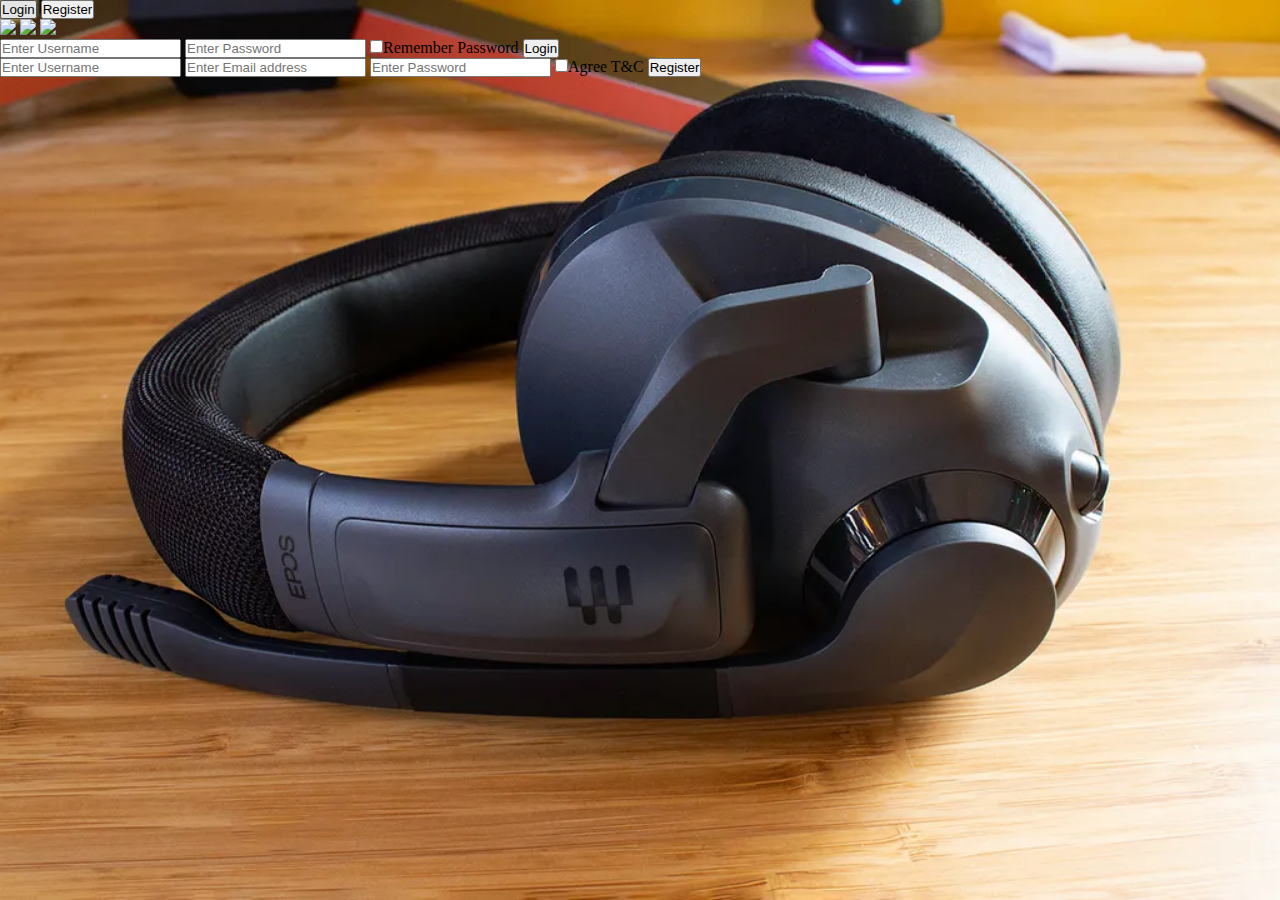
==== login.html @ 247aa342 "login/ sign in" ====
<!DOCTYPE html>
<html lang="en">

<head>
    <meta charset="UTF-8">
    <meta name="viewport" content="width=device-width, initial-scale=1.0">
    <title>Sign In | Sign Up</title>
    <link rel="stylesheet" href="style.css">
</head>

<body>
    <div class="hero">
        <div class="form-box">
            <div class="button-box">
                <div id="btn"></div>
                <button type="button" class="toggle-btn" onclick="login()">Login</button>
                <button type="button" class="toggle-btn" onclick="register()">Register</button>
            </div>
            <div class="social-icons">
                <img src="fb.png">
                <img src="g.png">
                <img src="tw.png">

            </div>
            <form id="login" class="input-group">
                <input type="text" class="input-field" placeholder="Enter Username" required>
                <input type="password" class="input-field" placeholder="Enter Password" required>
                <input type="checkbox" class="check-box"><span>Remember Password</span>
                <button type="submit" class="submit-btn">Login</button>
            </form>

            <form id="register" class="input-group">
                <input type="text" class="input-field" placeholder="Enter Username" required>
                <input type="email" class="input-field" placeholder="Enter Email address" required>
                <input type="password" class="input-field" placeholder="Enter Password" required>
                <input type="checkbox" class="check-box"><span>Agree T&C</span>
                <button type="submit" class="submit-btn">Register</button>
            </form>
        </div>


    </div>
    <script>
        var x = document.getElementById("login");
        var y = document.getElementById("register");
        var z = document.getElementById("btn");

        function register() {
            x.style.left = "-400px";
            y.style.left = "50px";
            z.style.left = "110px";
        }

        function login() {
            x.style.left = "50px";
            y.style.left = "450px";
            z.style.left = "0px";
        }
    </script>

</body>

</html>
---- style.css ----
* {
        margin: 0;
        padding: 0;
    }
    
    body {
        background-image: url('img/logo.jpg');
        background-repeat: no-repeat;
        background-size: cover;
        background-position: center center;
        background-attachment: fixed;
        background-color: #464646;
    }
    
    nav {
        background-color: #fff;
        height: 36px;
    }
    
    nav header {
        color: red;
    }
    /* nav ul {
        list-style: none;
    }
    
    nav ul li {
        display: inline-block;
        float: right;
    } */
    
    nav ul {
        list-style-type: none;
        position: absolute;
        top: -10px;
        right: 0%;
        padding: 0;
        overflow: hidden;
        /* background-color: #333; */
    }
    
    nav ul li {
        float: right;
    }
    
    nav ul li a {
        display: block;
        color: #000;
        text-align: center;
        padding: 14px 16px;
        text-decoration: none;
    }
    /* Change the link color to #111 (black) on hover */
    
    nav ul li a:hover {
        background-color: #fff000;
    }
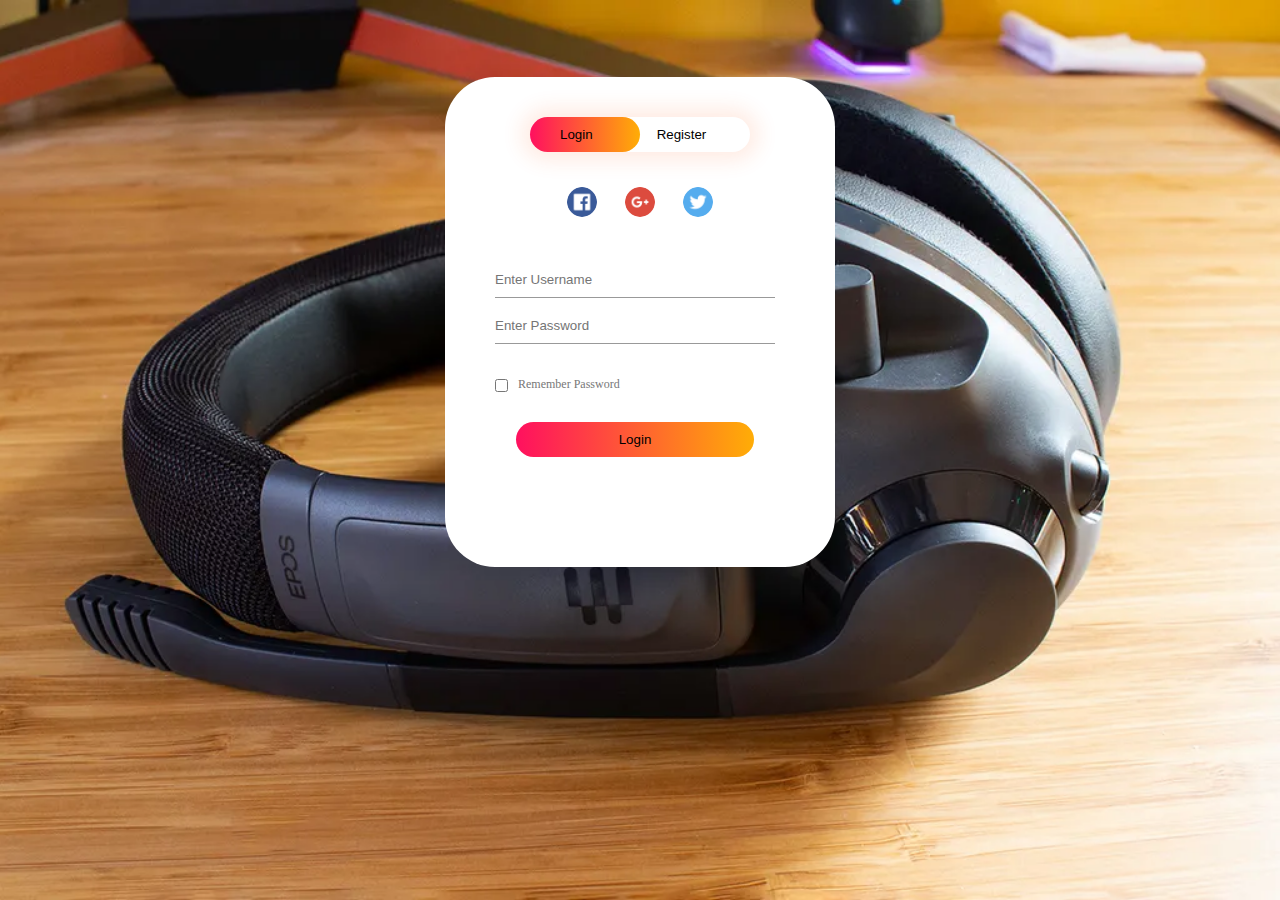
==== commit 08c305cc: "login/ sign in style" ====
--- a/login.html
+++ b/login.html
@@ -17,9 +17,9 @@
                 <button type="button" class="toggle-btn" onclick="register()">Register</button>
             </div>
             <div class="social-icons">
-                <img src="fb.png">
-                <img src="g.png">
-                <img src="tw.png">
+                <img src="img/fb.png">
+                <img src="img/g.png">
+                <img src="img/tw.png">
 
             </div>
             <form id="login" class="input-group">
@@ -33,6 +33,7 @@
                 <input type="text" class="input-field" placeholder="Enter Username" required>
                 <input type="email" class="input-field" placeholder="Enter Email address" required>
                 <input type="password" class="input-field" placeholder="Enter Password" required>
+                <input type="password" class="input-field" placeholder="Confirm Password" required>
                 <input type="checkbox" class="check-box"><span>Agree T&C</span>
                 <button type="submit" class="submit-btn">Register</button>
             </form>
--- a/style.css
+++ b/style.css
@@ -54,4 +54,115 @@
     
     nav ul li a:hover {
         background-color: #fff000;
+    }
+    
+    .hero {
+        height: 100%;
+        width: 100%;
+        background-image: url("kevo.jpg");
+        background-position: center;
+        background-size: cover;
+        position: absolute;
+    }
+    
+    .form-box {
+        width: 380px;
+        height: 480px;
+        position: relative;
+        margin: 6% auto;
+        background: white;
+        padding: 5px;
+        overflow: hidden;
+        border-radius: 50px;
+    }
+    
+    .button-box {
+        width: 220px;
+        margin: 35px auto;
+        position: relative;
+        box-shadow: 0 0 20px 9px #ff61241f;
+        border-radius: 30px;
+    }
+    
+    .toggle-btn {
+        padding: 10px 30px;
+        cursor: pointer;
+        background: transparent;
+        border: 0;
+        outline: none;
+        position: relative;
+    }
+    
+    #btn {
+        top: 0;
+        left: 0;
+        position: absolute;
+        width: 110px;
+        height: 100%;
+        background: linear-gradient(to right, #ff105f, #ffad06);
+        border-radius: 30px;
+        transition: .5s;
+    }
+    
+    .social-icons {
+        margin: 30px auto;
+        text-align: center;
+    }
+    
+    .social-icons img {
+        width: 30px;
+        margin: 0 12px;
+        box-shadow: 0 0 20px 0 #ffff;
+        cursor: pointer;
+        border-radius: 50%;
+    }
+    
+    .input-group {
+        top: 180px;
+        position: absolute;
+        width: 280px;
+        transition: .5s;
+    }
+    
+    .input-field {
+        width: 100%;
+        padding: 10px 0;
+        margin: 5px 0;
+        border-left: 0;
+        border-top: 0;
+        border-right: 0;
+        border-bottom: 1px solid #999;
+        outline: none;
+        background: transparent;
+    }
+    
+    .submit-btn {
+        width: 85%;
+        padding: 10px 30px;
+        cursor: pointer;
+        display: block;
+        margin: auto;
+        background: linear-gradient(to right, #ff105f, #ffad06);
+        border: 0;
+        outline: none;
+        border-radius: 30px;
+    }
+    
+    .check-box {
+        margin: 30px 10px 30px 0;
+    }
+    
+    span {
+        color: #777;
+        font-size: 12px;
+        bottom: 65px;
+        position: absolute;
+    }
+    
+    #login {
+        left: 50px;
+    }
+    
+    #register {
+        left: 450px;
     }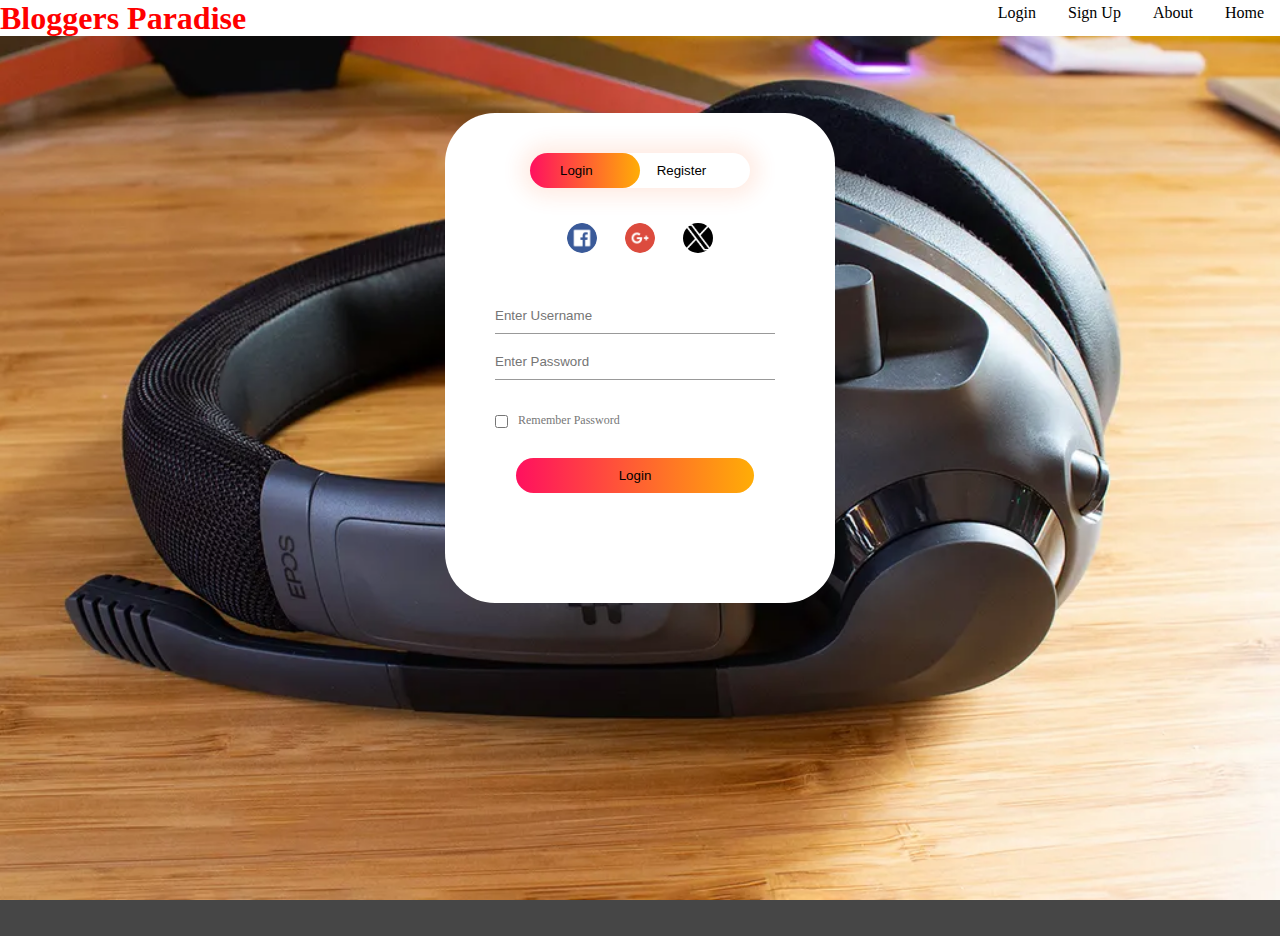
==== commit af60b64a: "login/ sign in style" ====
--- a/login.html
+++ b/login.html
@@ -9,6 +9,25 @@
 </head>
 
 <body>
+    <nav>
+        <header>
+            <h1>Bloggers Paradise</h1>
+        </header>
+        <ul>
+            <li>
+                <a href="">Home</a>
+            </li>
+            <li>
+                <a href="">About</a>
+            </li>
+            <li>
+                <a href="">Sign Up</a>
+            </li>
+            <li>
+                <a href="">Login</a>
+            </li>
+        </ul>
+    </nav>
     <div class="hero">
         <div class="form-box">
             <div class="button-box">
@@ -17,9 +36,9 @@
                 <button type="button" class="toggle-btn" onclick="register()">Register</button>
             </div>
             <div class="social-icons">
-                <img src="img/fb.png">
+                <a href="www.facebook.com"><img src="img/fb.png" title="facebook"></a>
                 <img src="img/g.png">
-                <img src="img/tw.png">
+                <img src="img/x.jpg">
 
             </div>
             <form id="login" class="input-group">
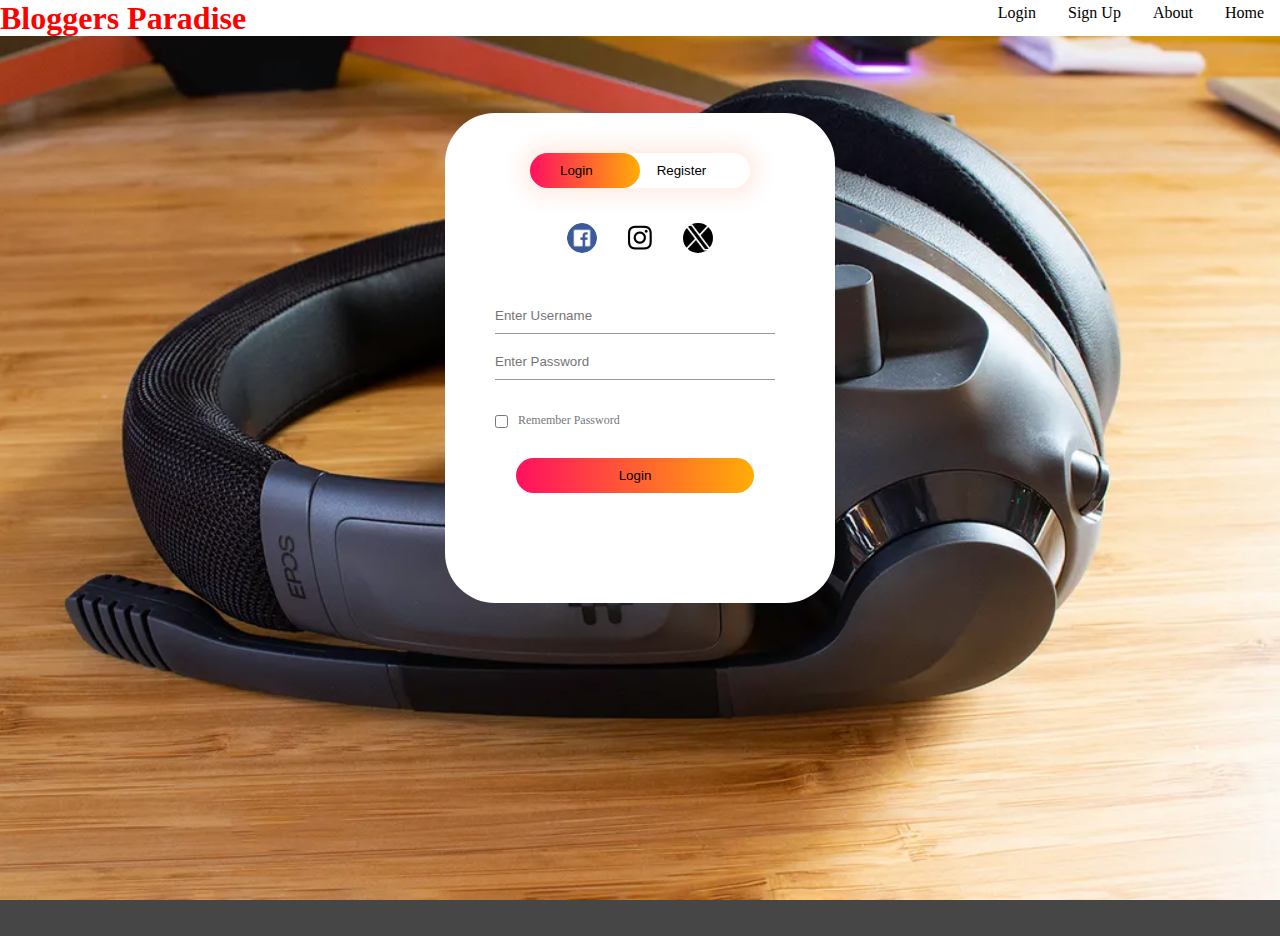
==== commit 86ce57d3: "login/ sign in style" ====
--- a/login.html
+++ b/login.html
@@ -36,9 +36,9 @@
                 <button type="button" class="toggle-btn" onclick="register()">Register</button>
             </div>
             <div class="social-icons">
-                <a href="www.facebook.com"><img src="img/fb.png" title="facebook"></a>
-                <img src="img/g.png">
-                <img src="img/x.jpg">
+                <a href="https://www.facebook.com" target="_blank"><img src="img/fb.png" title="Kelvin Shisanya on Facebook"></a>
+                <a href="https://www.instagram.com/kelvinshisanya" target="_blank"><img src="img/g.jfif" title="Kelvin Shisanya on IG"></a>
+                <a href="https://www.twitter.com/vox_shecollects" target="_blank"></a><img src="img/x.jpg" title="Kelvin Shisanya on X formerly Twitter"></a>
 
             </div>
             <form id="login" class="input-group">
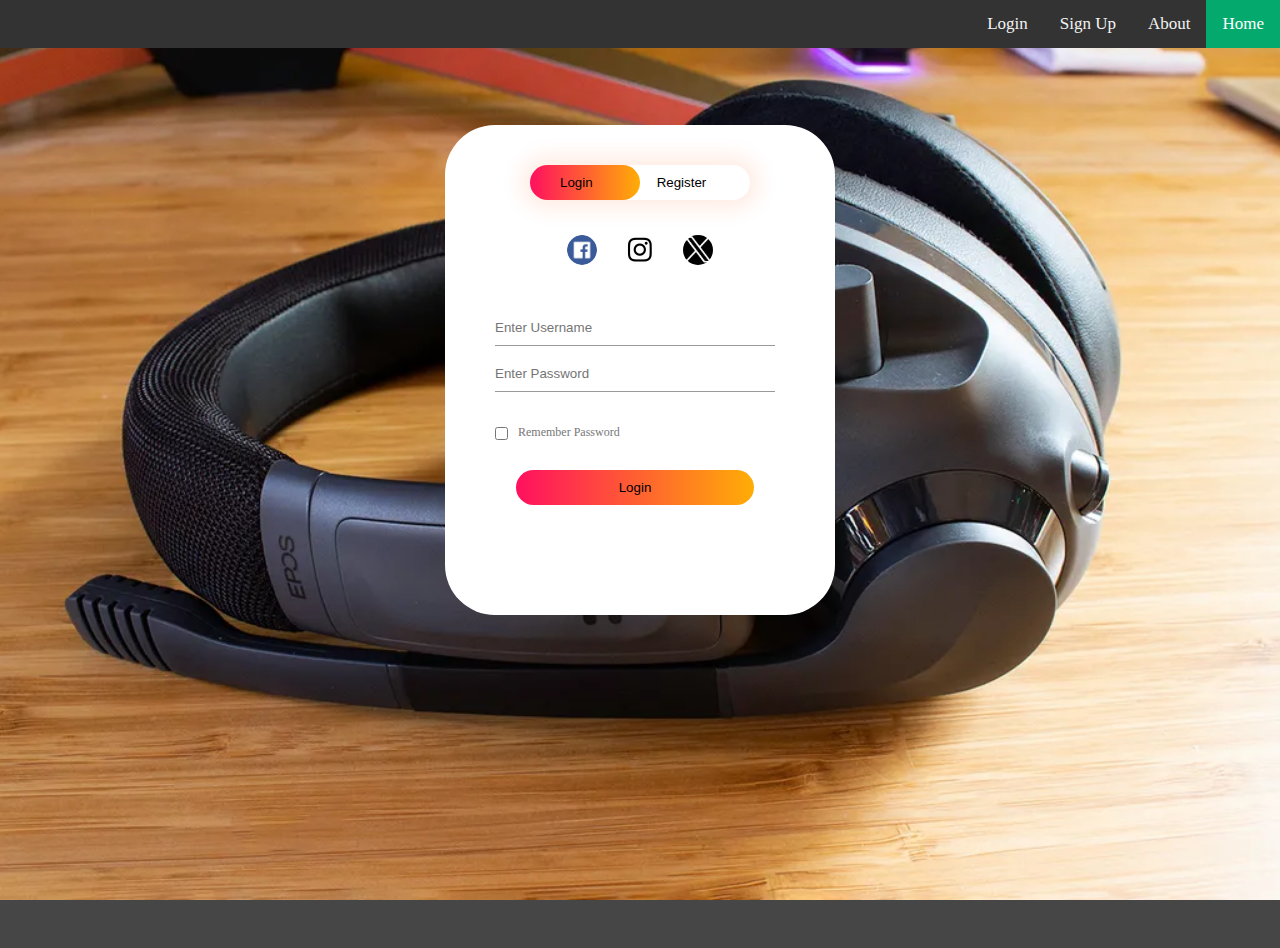
==== commit 251ac630: "login/ sign in style" ====
--- a/login.html
+++ b/login.html
@@ -6,28 +6,19 @@
     <meta name="viewport" content="width=device-width, initial-scale=1.0">
     <title>Sign In | Sign Up</title>
     <link rel="stylesheet" href="style.css">
+    <link rel="shortcut icon" href="img/logo1.jpg" type="image/x-icon">
 </head>
 
 <body>
-    <nav>
-        <header>
-            <h1>Bloggers Paradise</h1>
-        </header>
-        <ul>
-            <li>
-                <a href="">Home</a>
-            </li>
-            <li>
-                <a href="">About</a>
-            </li>
-            <li>
-                <a href="">Sign Up</a>
-            </li>
-            <li>
-                <a href="">Login</a>
-            </li>
-        </ul>
-    </nav>
+    <div class="topnav" id="myTopnav">
+        <a href="index.html" class="active">Home</a>
+        <a href="assets/404.html">About</a>
+        <a href="login.html">Sign Up</a>
+        <a href="login.html">Login</a>
+        <a href="javascript:void(0);" class="icon" onclick="myFunction()">
+            <i class="fa fa-bars"></i>
+        </a>
+    </div>
     <div class="hero">
         <div class="form-box">
             <div class="button-box">
@@ -49,11 +40,11 @@
             </form>
 
             <form id="register" class="input-group">
-                <input type="text" class="input-field" placeholder="Enter Username" required>
-                <input type="email" class="input-field" placeholder="Enter Email address" required>
-                <input type="password" class="input-field" placeholder="Enter Password" required>
-                <input type="password" class="input-field" placeholder="Confirm Password" required>
-                <input type="checkbox" class="check-box"><span>Agree T&C</span>
+                <input type="text" class="input-field" placeholder="Enter Your Name" required id="name">
+                <input type="email" class="input-field" placeholder="Enter Email address" required id="email">
+                <input type="password" class="input-field" placeholder="Enter Password" required id="password" pattern="(?=.*\d)(?=.*[a-z])(?=.*[A-Z]).{8,}" title="Must contain at least one number and one uppercase and lowercase letter, and at least 8 or more characters">
+                <input type="password" class="input-field" placeholder="Confirm Password" required id="confirmPassword">
+                <input type="checkbox" class="check-box" required title="please agree to terms and conditions"><span><a href="assets/t&c.md" target="_blank">Agree T&C</a></span>
                 <button type="submit" class="submit-btn">Register</button>
             </form>
         </div>
--- a/style.css
+++ b/style.css
@@ -71,6 +71,8 @@
         position: relative;
         margin: 6% auto;
         background: white;
+        /* background-image: url('img/bgl.jfif'); */
+        /* background-size: cover; */
         padding: 5px;
         overflow: hidden;
         border-radius: 50px;
@@ -165,4 +167,65 @@
     
     #register {
         left: 450px;
+    }
+    
+    .topnav {
+        background-color: #333;
+        overflow: hidden;
+    }
+    /* Style the links inside the navigation bar */
+    
+    .topnav a {
+        float: right;
+        display: block;
+        color: #f2f2f2;
+        text-align: center;
+        padding: 14px 16px;
+        text-decoration: none;
+        font-size: 17px;
+    }
+    /* Change the color of links on hover */
+    
+    .topnav a:hover {
+        background-color: #ddd;
+        color: black;
+    }
+    /* Add an active class to highlight the current page */
+    
+    .topnav a.active {
+        background-color: #04AA6D;
+        color: white;
+    }
+    /* Hide the link that should open and close the topnav on small screens */
+    
+    .topnav .icon {
+        display: none;
+    }
+    /* When the screen is less than 600 pixels wide, hide all links, except for the first one ("Home"). Show the link that contains should open and close the topnav (.icon) */
+    
+    @media screen and (max-width: 600px) {
+        .topnav a:not(:first-child) {
+            display: none;
+        }
+        .topnav a.icon {
+            float: right;
+            display: block;
+        }
+    }
+    /* The "responsive" class is added to the topnav with JavaScript when the user clicks on the icon. This class makes the topnav look good on small screens (display the links vertically instead of horizontally) */
+    
+    @media screen and (max-width: 600px) {
+        .topnav.responsive {
+            position: relative;
+        }
+        .topnav.responsive a.icon {
+            position: absolute;
+            right: 0;
+            top: 0;
+        }
+        .topnav.responsive a {
+            float: none;
+            display: block;
+            text-align: left;
+        }
     }